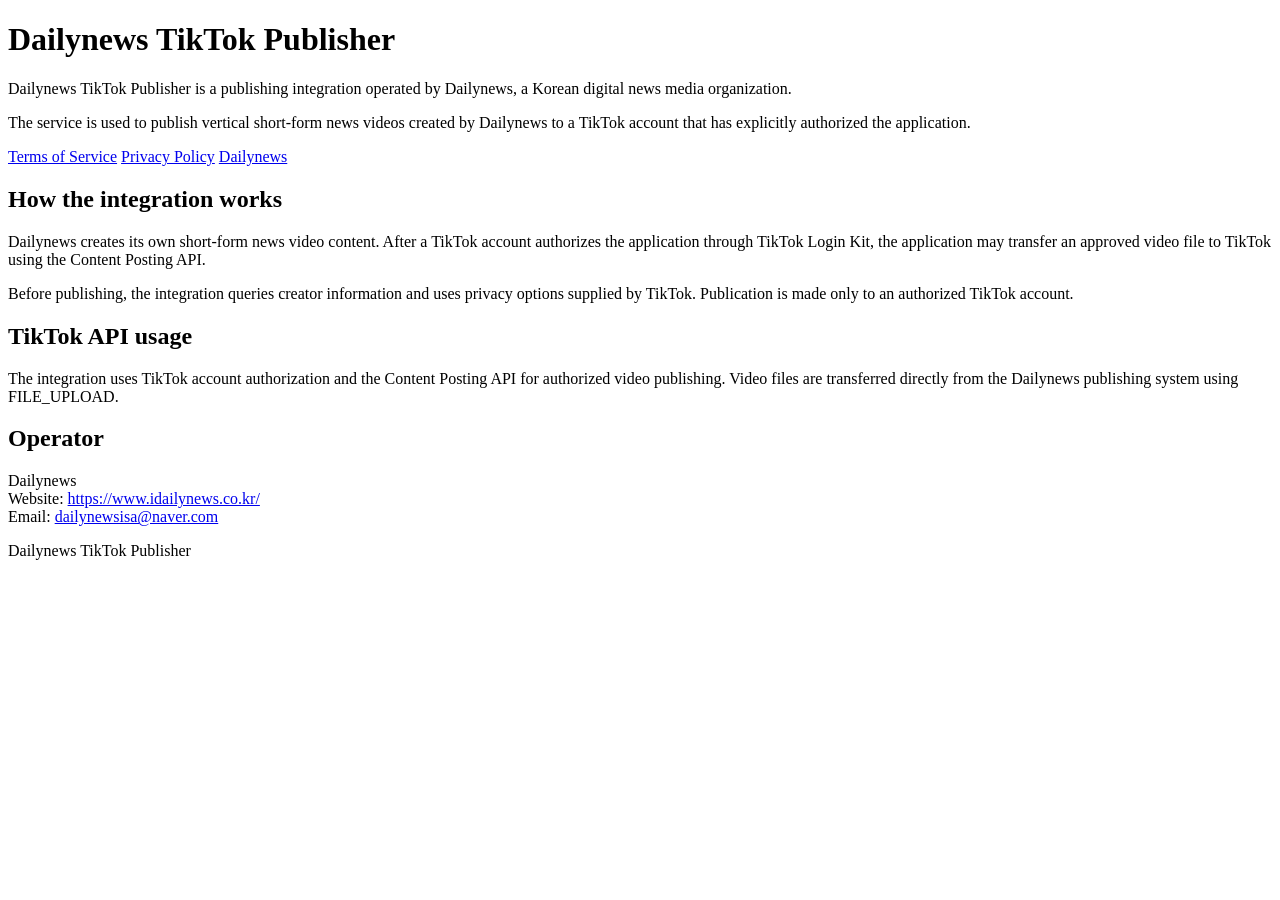
==== index.html @ 96608618 "Add Dailynews TikTok review site home page" ====
<!doctype html>
<html lang="en">
<head>
  <meta charset="utf-8">
  <meta name="viewport" content="width=device-width,initial-scale=1">
  <title>Dailynews TikTok Publisher</title>
  <meta name="description" content="Dailynews TikTok publishing integration">
  <link rel="stylesheet" href="style.css">
</head>
<body>
<main>

<h1>Dailynews TikTok Publisher</h1>

<p>
Dailynews TikTok Publisher is a publishing integration operated by
Dailynews, a Korean digital news media organization.
</p>

<p>
The service is used to publish vertical short-form news videos
created by Dailynews to a TikTok account that has explicitly
authorized the application.
</p>

<nav>
  <a href="terms.html">Terms of Service</a>
  <a href="privacy.html">Privacy Policy</a>
  <a href="https://www.idailynews.co.kr/">Dailynews</a>
</nav>

<h2>How the integration works</h2>

<p>
Dailynews creates its own short-form news video content.
After a TikTok account authorizes the application through TikTok
Login Kit, the application may transfer an approved video file
to TikTok using the Content Posting API.
</p>

<p>
Before publishing, the integration queries creator information
and uses privacy options supplied by TikTok. Publication is made
only to an authorized TikTok account.
</p>

<h2>TikTok API usage</h2>

<p>
The integration uses TikTok account authorization and the
Content Posting API for authorized video publishing.
Video files are transferred directly from the Dailynews publishing
system using FILE_UPLOAD.
</p>

<h2>Operator</h2>

<p>
Dailynews<br>
Website:
<a href="https://www.idailynews.co.kr/">
https://www.idailynews.co.kr/
</a><br>
Email:
<a href="mailto:dailynewsisa@naver.com">
dailynewsisa@naver.com
</a>
</p>

<footer>
Dailynews TikTok Publisher
</footer>

</main>
</body>
</html>
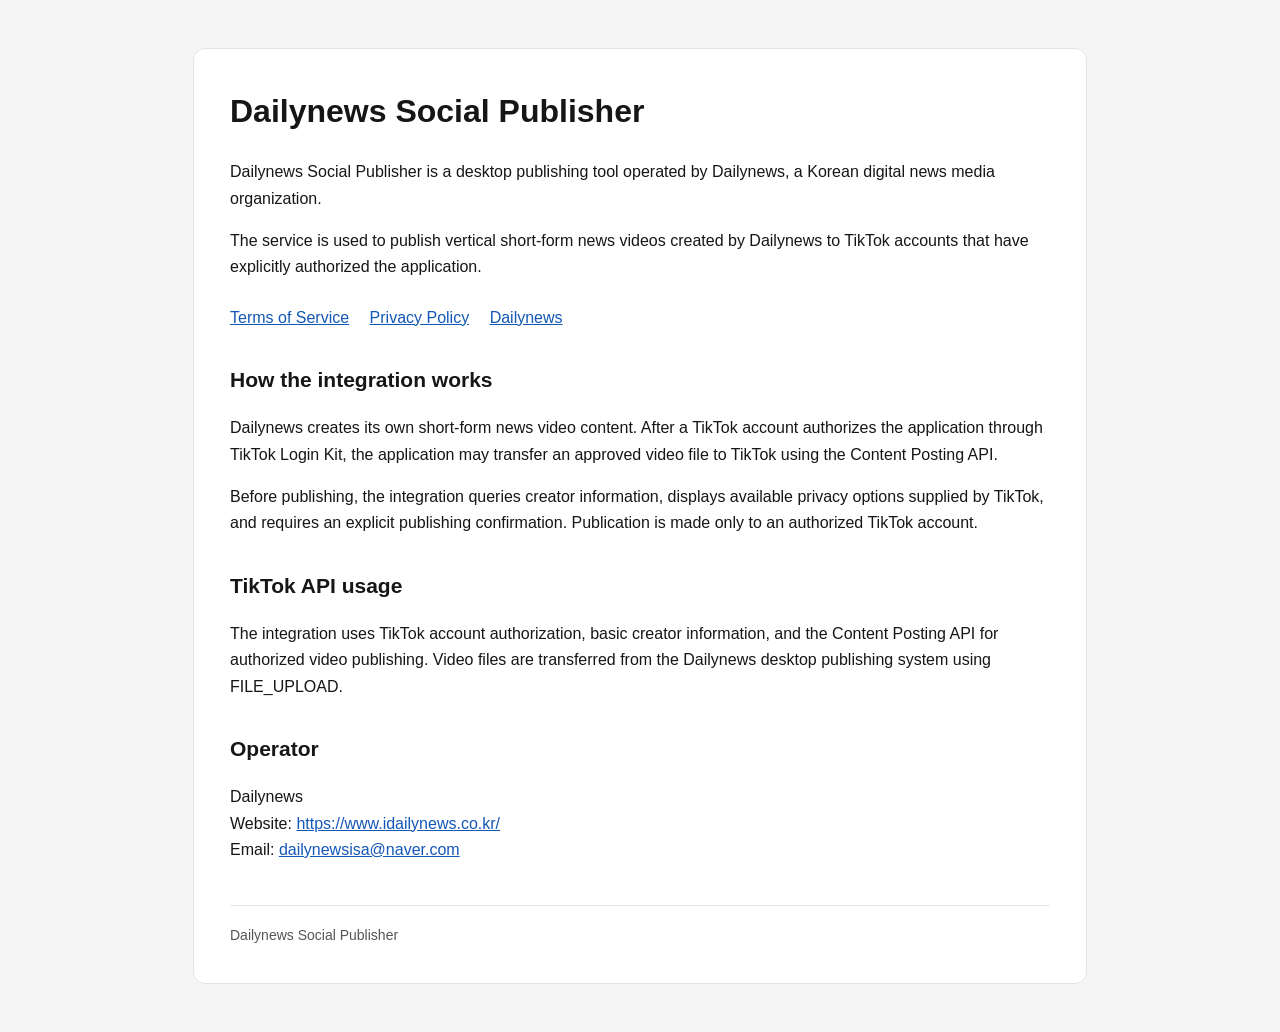
==== commit e0171e61: "Align review site name with Dailynews Social Publisher" ====
--- a/index.html
+++ b/index.html
@@ -3,23 +3,23 @@
 <head>
   <meta charset="utf-8">
   <meta name="viewport" content="width=device-width,initial-scale=1">
-  <title>Dailynews TikTok Publisher</title>
-  <meta name="description" content="Dailynews TikTok publishing integration">
+  <title>Dailynews Social Publisher</title>
+  <meta name="description" content="Official review site for Dailynews Social Publisher and its TikTok publishing integration">
   <link rel="stylesheet" href="style.css">
 </head>
 <body>
 <main>
 
-<h1>Dailynews TikTok Publisher</h1>
+<h1>Dailynews Social Publisher</h1>
 
 <p>
-Dailynews TikTok Publisher is a publishing integration operated by
+Dailynews Social Publisher is a desktop publishing tool operated by
 Dailynews, a Korean digital news media organization.
 </p>
 
 <p>
 The service is used to publish vertical short-form news videos
-created by Dailynews to a TikTok account that has explicitly
+created by Dailynews to TikTok accounts that have explicitly
 authorized the application.
 </p>
 
@@ -39,18 +39,19 @@
 </p>
 
 <p>
-Before publishing, the integration queries creator information
-and uses privacy options supplied by TikTok. Publication is made
-only to an authorized TikTok account.
+Before publishing, the integration queries creator information,
+displays available privacy options supplied by TikTok, and requires
+an explicit publishing confirmation. Publication is made only to an
+authorized TikTok account.
 </p>
 
 <h2>TikTok API usage</h2>
 
 <p>
-The integration uses TikTok account authorization and the
-Content Posting API for authorized video publishing.
-Video files are transferred directly from the Dailynews publishing
-system using FILE_UPLOAD.
+The integration uses TikTok account authorization, basic creator
+information, and the Content Posting API for authorized video
+publishing. Video files are transferred from the Dailynews desktop
+publishing system using FILE_UPLOAD.
 </p>
 
 <h2>Operator</h2>
@@ -68,7 +69,7 @@
 </p>
 
 <footer>
-Dailynews TikTok Publisher
+Dailynews Social Publisher
 </footer>
 
 </main>
--- a/style.css
+++ b/style.css
@@ -0,0 +1,56 @@
+:root {
+  font-family: Arial, Helvetica, sans-serif;
+  color: #161616;
+  background: #f5f5f5;
+}
+
+body {
+  margin: 0;
+  line-height: 1.65;
+}
+
+main {
+  max-width: 820px;
+  margin: 48px auto;
+  padding: 36px;
+  background: #ffffff;
+  border: 1px solid #e5e5e5;
+  border-radius: 12px;
+}
+
+h1 {
+  margin-top: 0;
+  font-size: 32px;
+}
+
+h2 {
+  margin-top: 32px;
+  font-size: 21px;
+}
+
+nav {
+  margin: 24px 0;
+}
+
+nav a,
+a {
+  margin-right: 16px;
+  color: #1357b7;
+}
+
+small {
+  color: #666666;
+}
+
+footer {
+  margin-top: 42px;
+  padding-top: 18px;
+  border-top: 1px solid #e8e8e8;
+  font-size: 14px;
+  color: #555555;
+}
+
+code {
+  background: #f2f2f2;
+  padding: 2px 5px;
+}
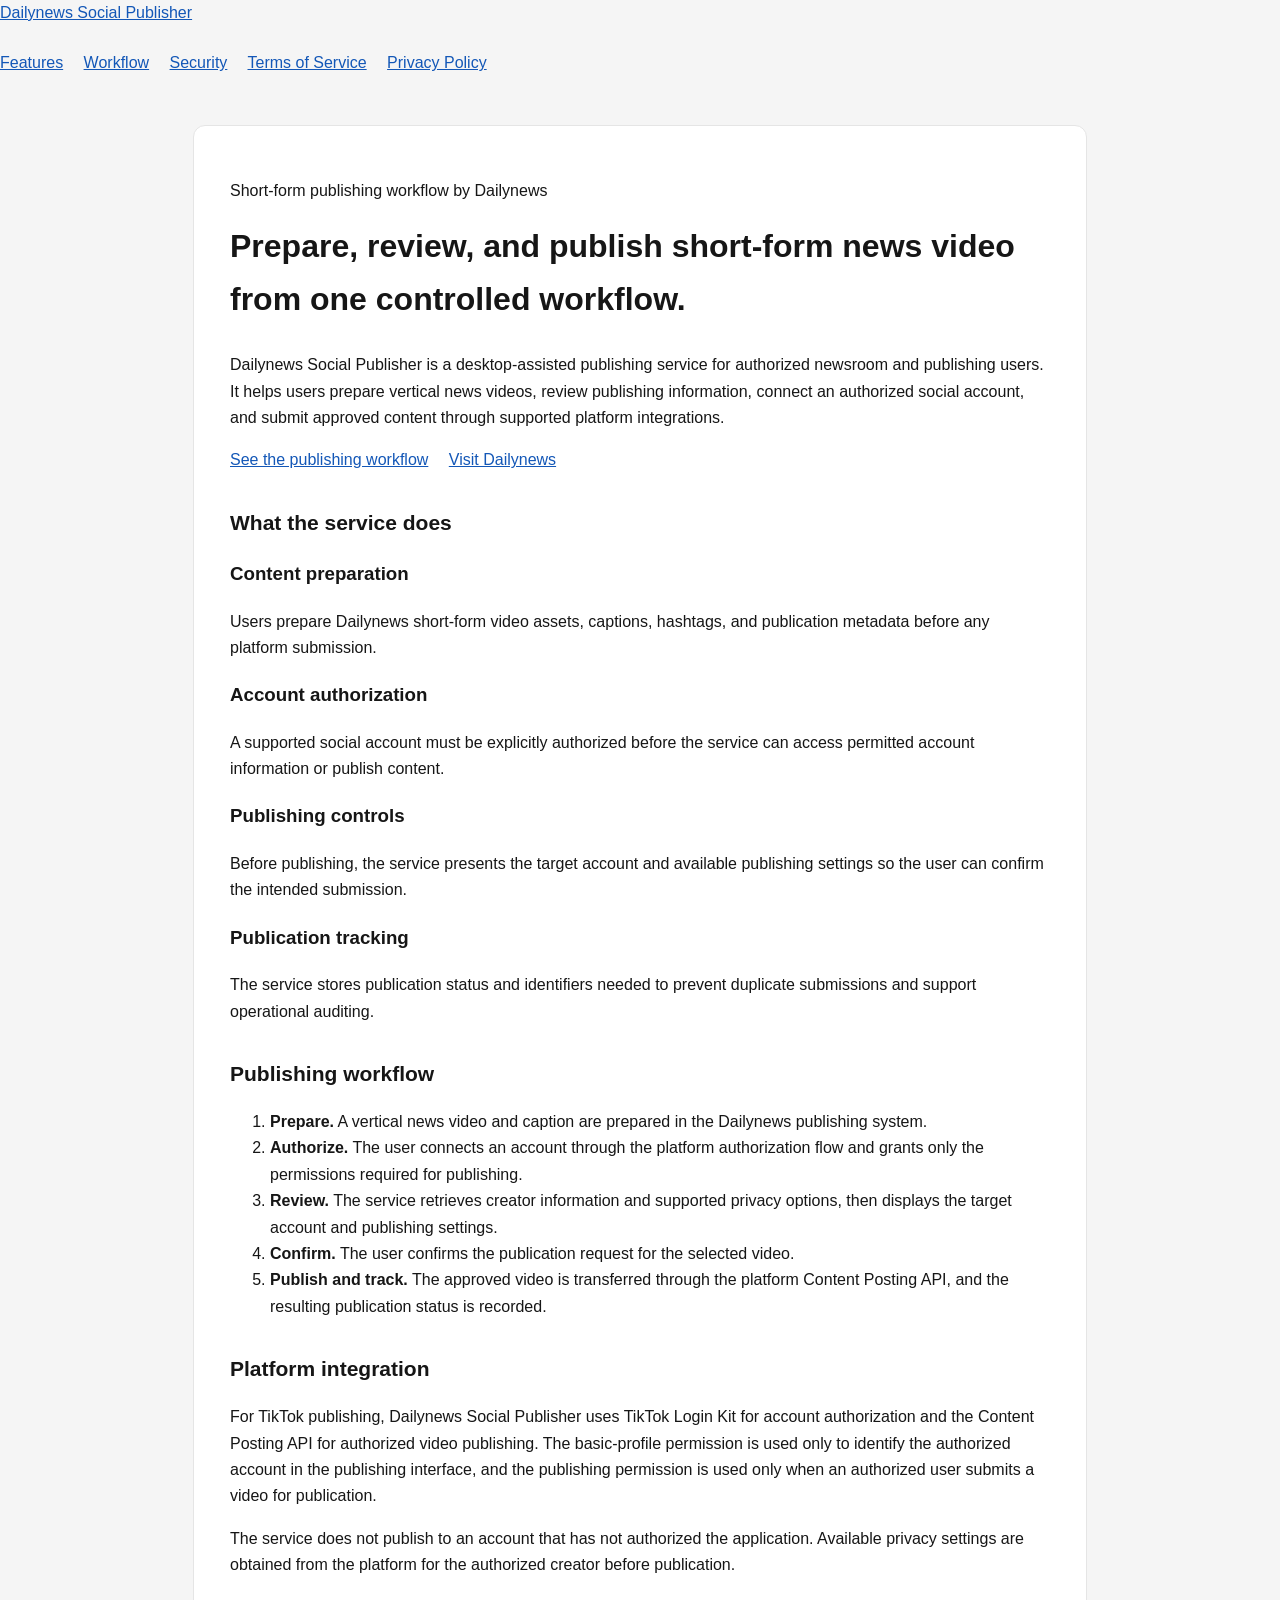
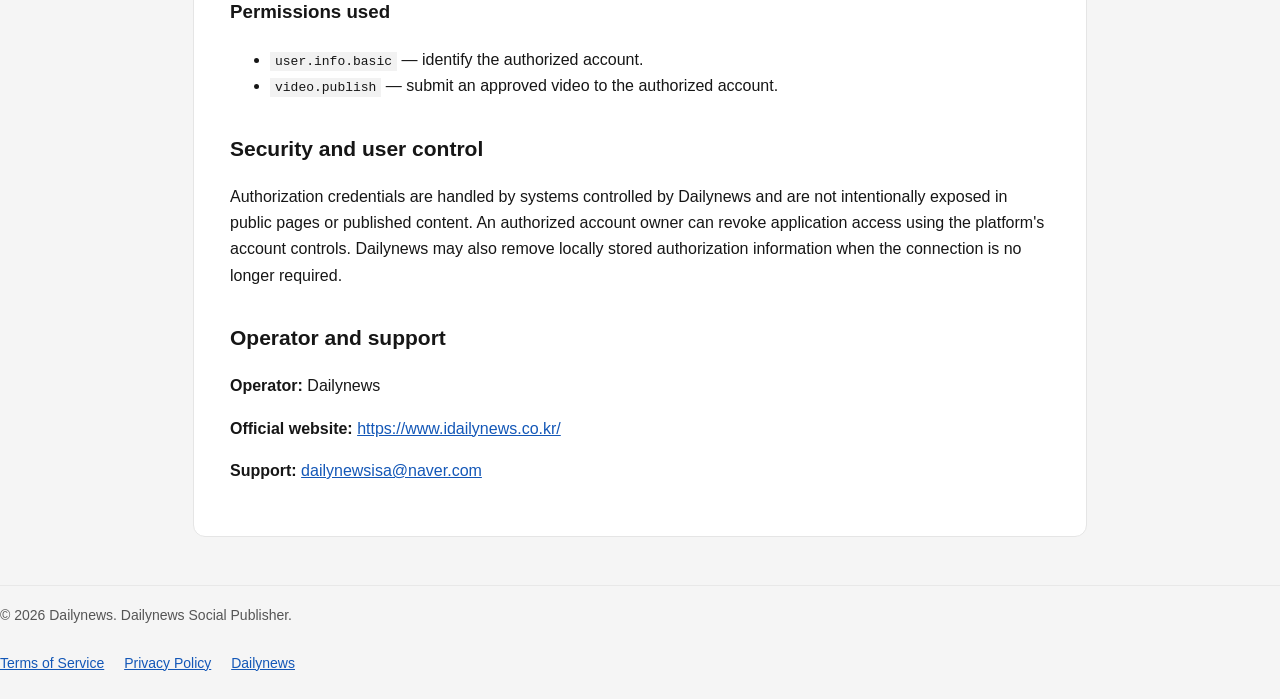
==== commit 74ec257c: "Prepare production-style publisher site for app resubmission" ====
--- a/index.html
+++ b/index.html
@@ -4,74 +4,112 @@
   <meta charset="utf-8">
   <meta name="viewport" content="width=device-width,initial-scale=1">
   <title>Dailynews Social Publisher</title>
-  <meta name="description" content="Official review site for Dailynews Social Publisher and its TikTok publishing integration">
+  <meta name="description" content="Dailynews Social Publisher helps authorized newsroom and publishing users prepare and publish short-form video content from a controlled desktop workflow.">
   <link rel="stylesheet" href="style.css">
 </head>
 <body>
-<main>
+<header class="site-header">
+  <div class="wrap header-inner">
+    <a class="brand" href="index.html">Dailynews Social Publisher</a>
+    <nav class="top-nav" aria-label="Primary navigation">
+      <a href="#features">Features</a>
+      <a href="#workflow">Workflow</a>
+      <a href="#security">Security</a>
+      <a href="terms.html">Terms of Service</a>
+      <a href="privacy.html">Privacy Policy</a>
+    </nav>
+  </div>
+</header>
 
-<h1>Dailynews Social Publisher</h1>
+<main class="wrap">
+  <section class="hero">
+    <p class="eyebrow">Short-form publishing workflow by Dailynews</p>
+    <h1>Prepare, review, and publish short-form news video from one controlled workflow.</h1>
+    <p class="lead">
+      Dailynews Social Publisher is a desktop-assisted publishing service for authorized newsroom and publishing users. It helps users prepare vertical news videos, review publishing information, connect an authorized social account, and submit approved content through supported platform integrations.
+    </p>
+    <div class="hero-actions">
+      <a class="button" href="#workflow">See the publishing workflow</a>
+      <a class="button secondary" href="https://www.idailynews.co.kr/">Visit Dailynews</a>
+    </div>
+  </section>
 
-<p>
-Dailynews Social Publisher is a desktop publishing tool operated by
-Dailynews, a Korean digital news media organization.
-</p>
+  <section id="features" class="section">
+    <h2>What the service does</h2>
+    <div class="grid">
+      <article class="card">
+        <h3>Content preparation</h3>
+        <p>Users prepare Dailynews short-form video assets, captions, hashtags, and publication metadata before any platform submission.</p>
+      </article>
+      <article class="card">
+        <h3>Account authorization</h3>
+        <p>A supported social account must be explicitly authorized before the service can access permitted account information or publish content.</p>
+      </article>
+      <article class="card">
+        <h3>Publishing controls</h3>
+        <p>Before publishing, the service presents the target account and available publishing settings so the user can confirm the intended submission.</p>
+      </article>
+      <article class="card">
+        <h3>Publication tracking</h3>
+        <p>The service stores publication status and identifiers needed to prevent duplicate submissions and support operational auditing.</p>
+      </article>
+    </div>
+  </section>
 
-<p>
-The service is used to publish vertical short-form news videos
-created by Dailynews to TikTok accounts that have explicitly
-authorized the application.
-</p>
+  <section id="workflow" class="section">
+    <h2>Publishing workflow</h2>
+    <ol class="steps">
+      <li><strong>Prepare.</strong> A vertical news video and caption are prepared in the Dailynews publishing system.</li>
+      <li><strong>Authorize.</strong> The user connects an account through the platform authorization flow and grants only the permissions required for publishing.</li>
+      <li><strong>Review.</strong> The service retrieves creator information and supported privacy options, then displays the target account and publishing settings.</li>
+      <li><strong>Confirm.</strong> The user confirms the publication request for the selected video.</li>
+      <li><strong>Publish and track.</strong> The approved video is transferred through the platform Content Posting API, and the resulting publication status is recorded.</li>
+    </ol>
+  </section>
 
-<nav>
-  <a href="terms.html">Terms of Service</a>
-  <a href="privacy.html">Privacy Policy</a>
-  <a href="https://www.idailynews.co.kr/">Dailynews</a>
-</nav>
+  <section class="section split">
+    <div>
+      <h2>Platform integration</h2>
+      <p>
+        For TikTok publishing, Dailynews Social Publisher uses TikTok Login Kit for account authorization and the Content Posting API for authorized video publishing. The basic-profile permission is used only to identify the authorized account in the publishing interface, and the publishing permission is used only when an authorized user submits a video for publication.
+      </p>
+      <p>
+        The service does not publish to an account that has not authorized the application. Available privacy settings are obtained from the platform for the authorized creator before publication.
+      </p>
+    </div>
+    <aside class="info-box">
+      <h3>Permissions used</h3>
+      <ul>
+        <li><code>user.info.basic</code> — identify the authorized account.</li>
+        <li><code>video.publish</code> — submit an approved video to the authorized account.</li>
+      </ul>
+    </aside>
+  </section>
 
-<h2>How the integration works</h2>
+  <section id="security" class="section">
+    <h2>Security and user control</h2>
+    <p>
+      Authorization credentials are handled by systems controlled by Dailynews and are not intentionally exposed in public pages or published content. An authorized account owner can revoke application access using the platform's account controls. Dailynews may also remove locally stored authorization information when the connection is no longer required.
+    </p>
+  </section>
 
-<p>
-Dailynews creates its own short-form news video content.
-After a TikTok account authorizes the application through TikTok
-Login Kit, the application may transfer an approved video file
-to TikTok using the Content Posting API.
-</p>
+  <section class="section contact">
+    <h2>Operator and support</h2>
+    <p><strong>Operator:</strong> Dailynews</p>
+    <p><strong>Official website:</strong> <a href="https://www.idailynews.co.kr/">https://www.idailynews.co.kr/</a></p>
+    <p><strong>Support:</strong> <a href="mailto:dailynewsisa@naver.com">dailynewsisa@naver.com</a></p>
+  </section>
+</main>
 
-<p>
-Before publishing, the integration queries creator information,
-displays available privacy options supplied by TikTok, and requires
-an explicit publishing confirmation. Publication is made only to an
-authorized TikTok account.
-</p>
-
-<h2>TikTok API usage</h2>
-
-<p>
-The integration uses TikTok account authorization, basic creator
-information, and the Content Posting API for authorized video
-publishing. Video files are transferred from the Dailynews desktop
-publishing system using FILE_UPLOAD.
-</p>
-
-<h2>Operator</h2>
-
-<p>
-Dailynews<br>
-Website:
-<a href="https://www.idailynews.co.kr/">
-https://www.idailynews.co.kr/
-</a><br>
-Email:
-<a href="mailto:dailynewsisa@naver.com">
-dailynewsisa@naver.com
-</a>
-</p>
-
-<footer>
-Dailynews Social Publisher
+<footer class="site-footer">
+  <div class="wrap footer-inner">
+    <span>© 2026 Dailynews. Dailynews Social Publisher.</span>
+    <nav aria-label="Legal links">
+      <a href="terms.html">Terms of Service</a>
+      <a href="privacy.html">Privacy Policy</a>
+      <a href="https://www.idailynews.co.kr/">Dailynews</a>
+    </nav>
+  </div>
 </footer>
-
-</main>
 </body>
 </html>
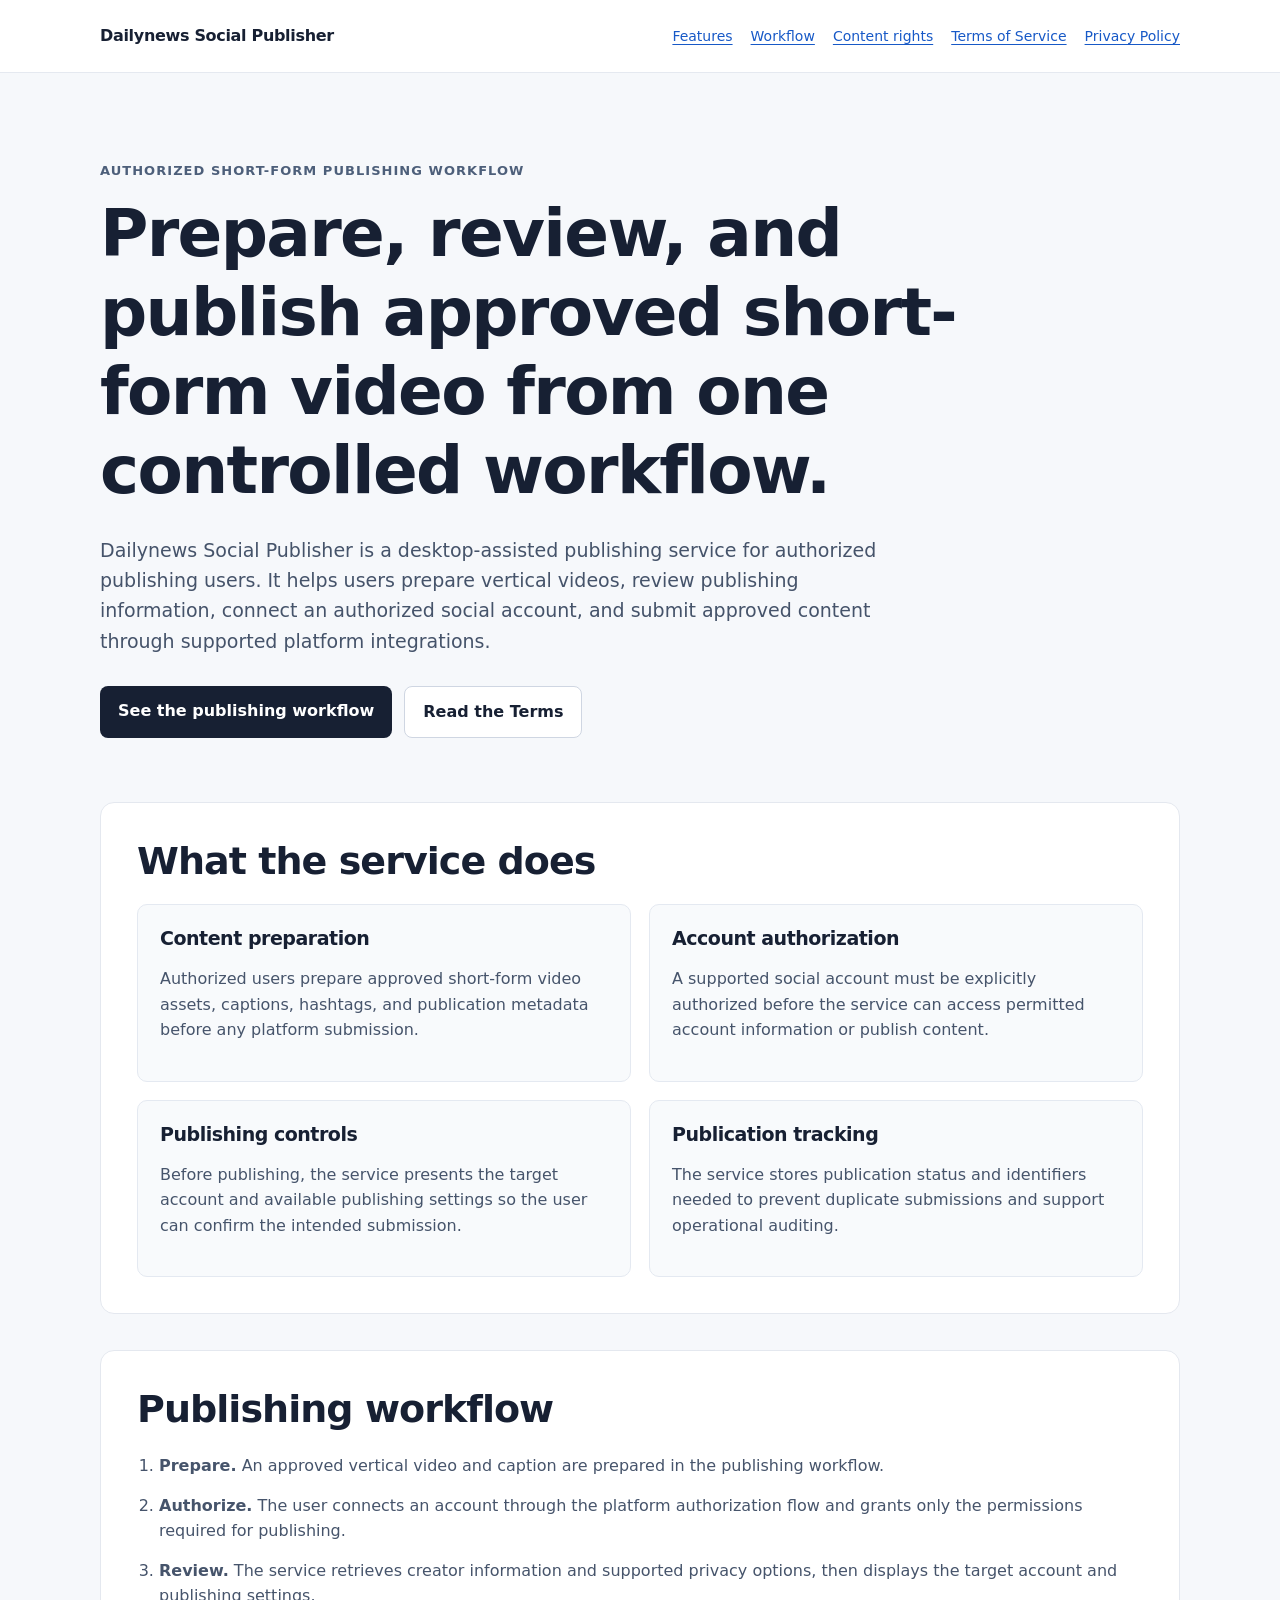
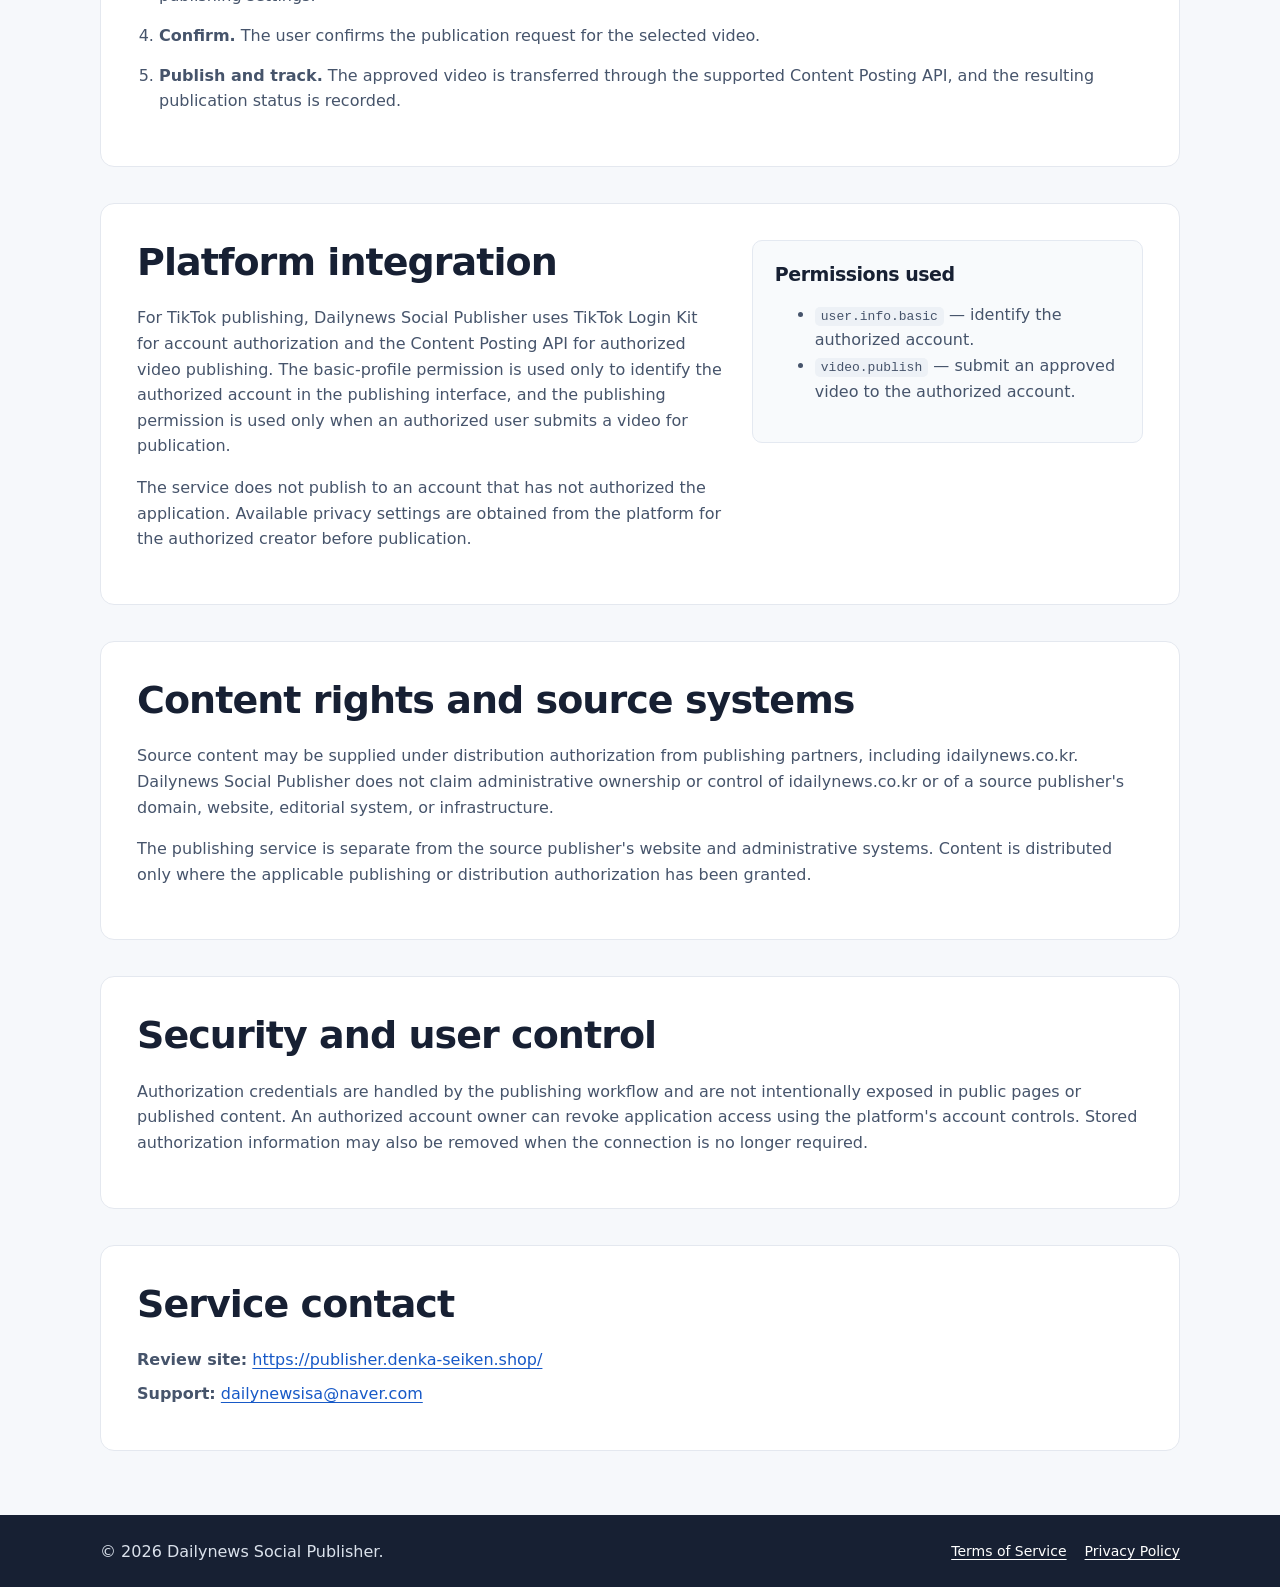
==== commit ae8f6a48: "Correct source-rights model and owned review domain" ====
--- a/index.html
+++ b/index.html
@@ -4,7 +4,7 @@
   <meta charset="utf-8">
   <meta name="viewport" content="width=device-width,initial-scale=1">
   <title>Dailynews Social Publisher</title>
-  <meta name="description" content="Dailynews Social Publisher helps authorized newsroom and publishing users prepare and publish short-form video content from a controlled desktop workflow.">
+  <meta name="description" content="Dailynews Social Publisher helps authorized publishing users prepare, review, and publish approved short-form video content through supported social-platform integrations.">
   <link rel="stylesheet" href="style.css">
 </head>
 <body>
@@ -14,7 +14,7 @@
     <nav class="top-nav" aria-label="Primary navigation">
       <a href="#features">Features</a>
       <a href="#workflow">Workflow</a>
-      <a href="#security">Security</a>
+      <a href="#rights">Content rights</a>
       <a href="terms.html">Terms of Service</a>
       <a href="privacy.html">Privacy Policy</a>
     </nav>
@@ -23,14 +23,14 @@
 
 <main class="wrap">
   <section class="hero">
-    <p class="eyebrow">Short-form publishing workflow by Dailynews</p>
-    <h1>Prepare, review, and publish short-form news video from one controlled workflow.</h1>
+    <p class="eyebrow">Authorized short-form publishing workflow</p>
+    <h1>Prepare, review, and publish approved short-form video from one controlled workflow.</h1>
     <p class="lead">
-      Dailynews Social Publisher is a desktop-assisted publishing service for authorized newsroom and publishing users. It helps users prepare vertical news videos, review publishing information, connect an authorized social account, and submit approved content through supported platform integrations.
+      Dailynews Social Publisher is a desktop-assisted publishing service for authorized publishing users. It helps users prepare vertical videos, review publishing information, connect an authorized social account, and submit approved content through supported platform integrations.
     </p>
     <div class="hero-actions">
       <a class="button" href="#workflow">See the publishing workflow</a>
-      <a class="button secondary" href="https://www.idailynews.co.kr/">Visit Dailynews</a>
+      <a class="button secondary" href="terms.html">Read the Terms</a>
     </div>
   </section>
 
@@ -39,7 +39,7 @@
     <div class="grid">
       <article class="card">
         <h3>Content preparation</h3>
-        <p>Users prepare Dailynews short-form video assets, captions, hashtags, and publication metadata before any platform submission.</p>
+        <p>Authorized users prepare approved short-form video assets, captions, hashtags, and publication metadata before any platform submission.</p>
       </article>
       <article class="card">
         <h3>Account authorization</h3>
@@ -59,11 +59,11 @@
   <section id="workflow" class="section">
     <h2>Publishing workflow</h2>
     <ol class="steps">
-      <li><strong>Prepare.</strong> A vertical news video and caption are prepared in the Dailynews publishing system.</li>
+      <li><strong>Prepare.</strong> An approved vertical video and caption are prepared in the publishing workflow.</li>
       <li><strong>Authorize.</strong> The user connects an account through the platform authorization flow and grants only the permissions required for publishing.</li>
       <li><strong>Review.</strong> The service retrieves creator information and supported privacy options, then displays the target account and publishing settings.</li>
       <li><strong>Confirm.</strong> The user confirms the publication request for the selected video.</li>
-      <li><strong>Publish and track.</strong> The approved video is transferred through the platform Content Posting API, and the resulting publication status is recorded.</li>
+      <li><strong>Publish and track.</strong> The approved video is transferred through the supported Content Posting API, and the resulting publication status is recorded.</li>
     </ol>
   </section>
 
@@ -86,28 +86,36 @@
     </aside>
   </section>
 
+  <section id="rights" class="section">
+    <h2>Content rights and source systems</h2>
+    <p>
+      Source content may be supplied under distribution authorization from publishing partners, including idailynews.co.kr. Dailynews Social Publisher does not claim administrative ownership or control of idailynews.co.kr or of a source publisher's domain, website, editorial system, or infrastructure.
+    </p>
+    <p>
+      The publishing service is separate from the source publisher's website and administrative systems. Content is distributed only where the applicable publishing or distribution authorization has been granted.
+    </p>
+  </section>
+
   <section id="security" class="section">
     <h2>Security and user control</h2>
     <p>
-      Authorization credentials are handled by systems controlled by Dailynews and are not intentionally exposed in public pages or published content. An authorized account owner can revoke application access using the platform's account controls. Dailynews may also remove locally stored authorization information when the connection is no longer required.
+      Authorization credentials are handled by the publishing workflow and are not intentionally exposed in public pages or published content. An authorized account owner can revoke application access using the platform's account controls. Stored authorization information may also be removed when the connection is no longer required.
     </p>
   </section>
 
   <section class="section contact">
-    <h2>Operator and support</h2>
-    <p><strong>Operator:</strong> Dailynews</p>
-    <p><strong>Official website:</strong> <a href="https://www.idailynews.co.kr/">https://www.idailynews.co.kr/</a></p>
+    <h2>Service contact</h2>
+    <p><strong>Review site:</strong> <a href="https://publisher.denka-seiken.shop/">https://publisher.denka-seiken.shop/</a></p>
     <p><strong>Support:</strong> <a href="mailto:dailynewsisa@naver.com">dailynewsisa@naver.com</a></p>
   </section>
 </main>
 
 <footer class="site-footer">
   <div class="wrap footer-inner">
-    <span>© 2026 Dailynews. Dailynews Social Publisher.</span>
+    <span>© 2026 Dailynews Social Publisher.</span>
     <nav aria-label="Legal links">
       <a href="terms.html">Terms of Service</a>
       <a href="privacy.html">Privacy Policy</a>
-      <a href="https://www.idailynews.co.kr/">Dailynews</a>
     </nav>
   </div>
 </footer>
--- a/style.css
+++ b/style.css
@@ -1,56 +1,219 @@
 :root {
-  font-family: Arial, Helvetica, sans-serif;
-  color: #161616;
-  background: #f5f5f5;
-}
+  font-family: Inter, ui-sans-serif, system-ui, -apple-system, BlinkMacSystemFont, "Segoe UI", sans-serif;
+  color: #172033;
+  background: #f6f8fb;
+  line-height: 1.6;
+}
+
+* { box-sizing: border-box; }
+
+html { scroll-behavior: smooth; }
 
 body {
   margin: 0;
-  line-height: 1.65;
-}
-
-main {
+  background: #f6f8fb;
+  color: #172033;
+}
+
+a {
+  color: #1759c7;
+  text-decoration-thickness: 1px;
+  text-underline-offset: 3px;
+}
+
+a:hover { text-decoration-thickness: 2px; }
+
+.wrap {
+  width: min(1080px, calc(100% - 40px));
+  margin: 0 auto;
+}
+
+.site-header {
+  background: #ffffff;
+  border-bottom: 1px solid #e5e9f0;
+  position: sticky;
+  top: 0;
+  z-index: 10;
+}
+
+.header-inner,
+.footer-inner {
+  min-height: 72px;
+  display: flex;
+  align-items: center;
+  justify-content: space-between;
+  gap: 24px;
+}
+
+.brand {
+  font-weight: 800;
+  color: #172033;
+  text-decoration: none;
+  letter-spacing: -0.02em;
+}
+
+.top-nav,
+.site-footer nav {
+  display: flex;
+  flex-wrap: wrap;
+  gap: 18px;
+}
+
+.top-nav a,
+.site-footer a {
+  margin: 0;
+  font-size: 14px;
+}
+
+.hero {
+  padding: 88px 0 64px;
+}
+
+.eyebrow {
+  margin: 0 0 12px;
+  font-size: 13px;
+  font-weight: 800;
+  letter-spacing: 0.08em;
+  text-transform: uppercase;
+  color: #4d5f7a;
+}
+
+h1,
+h2,
+h3 {
+  line-height: 1.2;
+  letter-spacing: -0.025em;
+}
+
+h1 {
+  max-width: 900px;
+  margin: 0;
+  font-size: clamp(38px, 6vw, 66px);
+}
+
+h2 {
+  margin: 0 0 20px;
+  font-size: clamp(28px, 4vw, 38px);
+}
+
+h3 {
+  margin: 0 0 10px;
+  font-size: 19px;
+}
+
+.lead {
   max-width: 820px;
-  margin: 48px auto;
+  margin: 24px 0 0;
+  font-size: 19px;
+  color: #45536a;
+}
+
+.hero-actions {
+  display: flex;
+  flex-wrap: wrap;
+  gap: 12px;
+  margin-top: 30px;
+}
+
+.button {
+  display: inline-block;
+  padding: 12px 18px;
+  border-radius: 8px;
+  background: #172033;
+  color: #ffffff;
+  text-decoration: none;
+  font-weight: 700;
+}
+
+.button.secondary {
+  background: #ffffff;
+  color: #172033;
+  border: 1px solid #cfd6e2;
+}
+
+.section {
+  margin: 0 0 36px;
   padding: 36px;
   background: #ffffff;
-  border: 1px solid #e5e5e5;
-  border-radius: 12px;
-}
-
-h1 {
-  margin-top: 0;
-  font-size: 32px;
-}
-
-h2 {
-  margin-top: 32px;
-  font-size: 21px;
-}
-
-nav {
-  margin: 24px 0;
-}
-
-nav a,
-a {
-  margin-right: 16px;
-  color: #1357b7;
-}
-
-small {
-  color: #666666;
-}
-
-footer {
-  margin-top: 42px;
-  padding-top: 18px;
-  border-top: 1px solid #e8e8e8;
-  font-size: 14px;
-  color: #555555;
-}
+  border: 1px solid #e4e8ef;
+  border-radius: 14px;
+}
+
+.grid {
+  display: grid;
+  grid-template-columns: repeat(2, minmax(0, 1fr));
+  gap: 18px;
+}
+
+.card,
+.info-box {
+  padding: 22px;
+  background: #f8fafc;
+  border: 1px solid #e4e9f1;
+  border-radius: 10px;
+}
+
+.card p,
+.section p,
+.section li {
+  color: #46546b;
+}
+
+.steps {
+  padding-left: 22px;
+}
+
+.steps li { margin-bottom: 14px; }
+
+.split {
+  display: grid;
+  grid-template-columns: 1.5fr 1fr;
+  gap: 28px;
+  align-items: start;
+}
+
+.contact p { margin: 8px 0; }
+
+.legal-page {
+  padding: 64px 0 20px;
+}
+
+.legal-page > h1 {
+  font-size: clamp(38px, 5vw, 56px);
+}
+
+.legal-page > .lead {
+  margin-bottom: 36px;
+}
+
+.site-footer {
+  margin-top: 64px;
+  background: #172033;
+  color: #dbe2ec;
+}
+
+.site-footer a { color: #ffffff; }
 
 code {
-  background: #f2f2f2;
-  padding: 2px 5px;
-}
+  background: #edf1f6;
+  padding: 2px 6px;
+  border-radius: 5px;
+}
+
+@media (max-width: 760px) {
+  .header-inner,
+  .footer-inner {
+    align-items: flex-start;
+    flex-direction: column;
+    padding: 18px 0;
+  }
+
+  .hero { padding-top: 56px; }
+
+  .grid,
+  .split {
+    grid-template-columns: 1fr;
+  }
+
+  .section { padding: 24px; }
+}
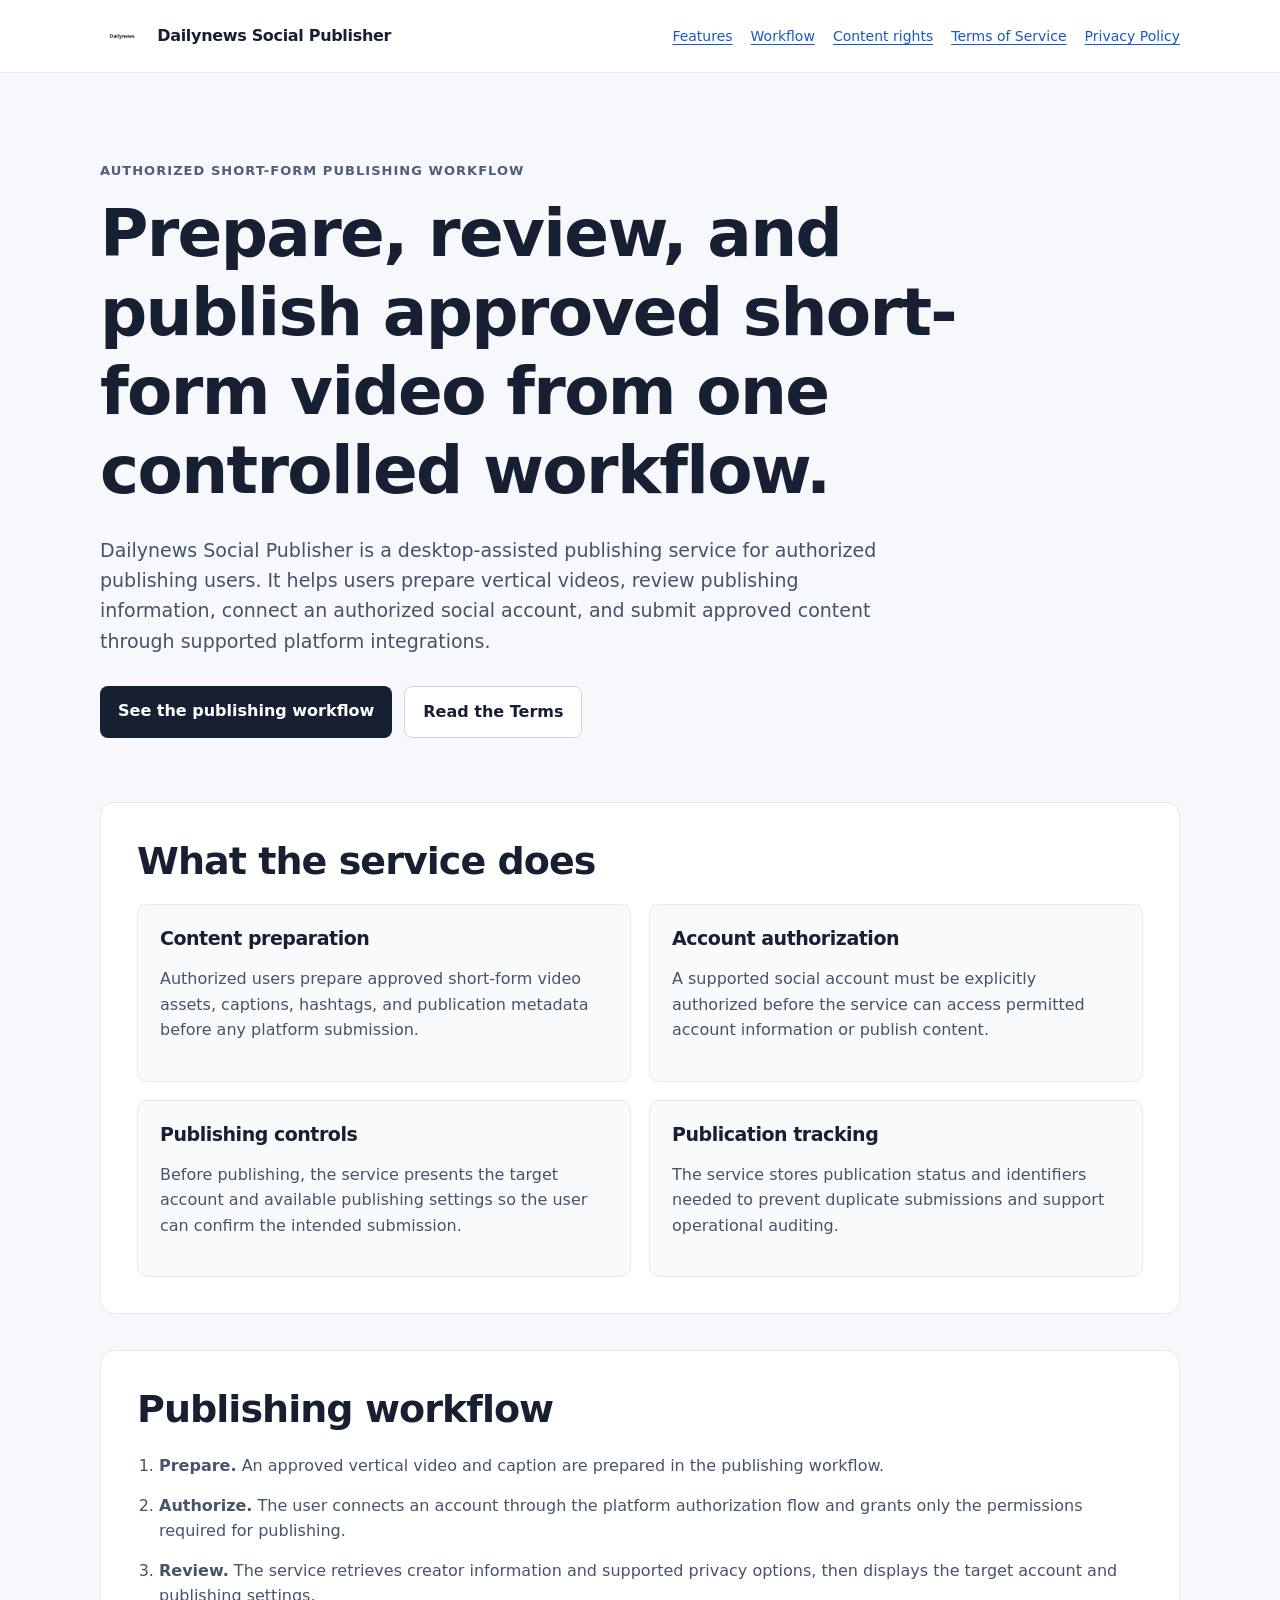
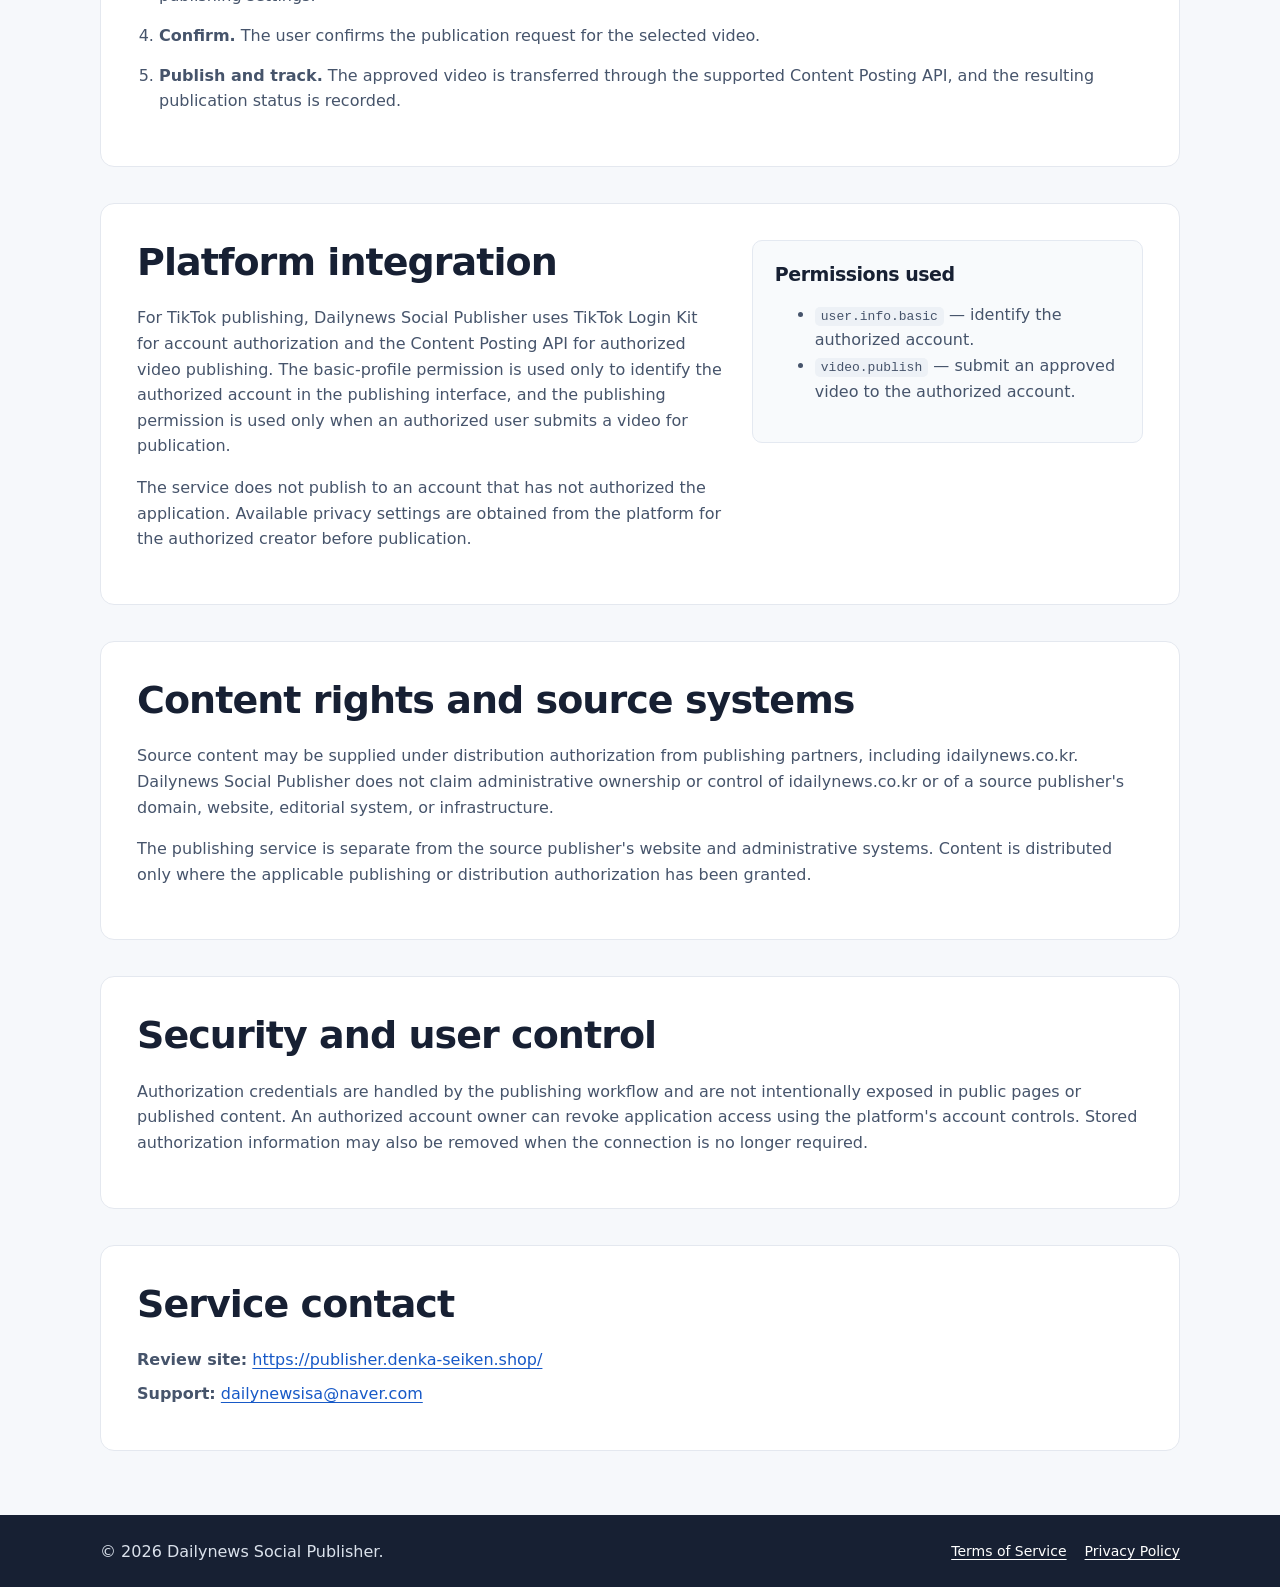
==== commit 0915e44d: "Fix TikTok review branding and app icon" ====
--- a/index.html
+++ b/index.html
@@ -5,12 +5,13 @@
   <meta name="viewport" content="width=device-width,initial-scale=1">
   <title>Dailynews Social Publisher</title>
   <meta name="description" content="Dailynews Social Publisher helps authorized publishing users prepare, review, and publish approved short-form video content through supported social-platform integrations.">
+  <link rel="icon" type="image/png" href="app-icon.png">
   <link rel="stylesheet" href="style.css">
 </head>
 <body>
 <header class="site-header">
   <div class="wrap header-inner">
-    <a class="brand" href="index.html">Dailynews Social Publisher</a>
+    <a class="brand" href="index.html"><img class="brand-icon" src="app-icon.png" alt="Dailynews Social Publisher app icon" width="44" height="44"> Dailynews Social Publisher</a>
     <nav class="top-nav" aria-label="Primary navigation">
       <a href="#features">Features</a>
       <a href="#workflow">Workflow</a>
--- a/style.css
+++ b/style.css
@@ -217,3 +217,12 @@
 
   .section { padding: 24px; }
 }
+
+.brand-icon {
+    width: 44px;
+    height: 44px;
+    object-fit: contain;
+    vertical-align: middle;
+    margin-right: 8px;
+    border-radius: 8px;
+}
